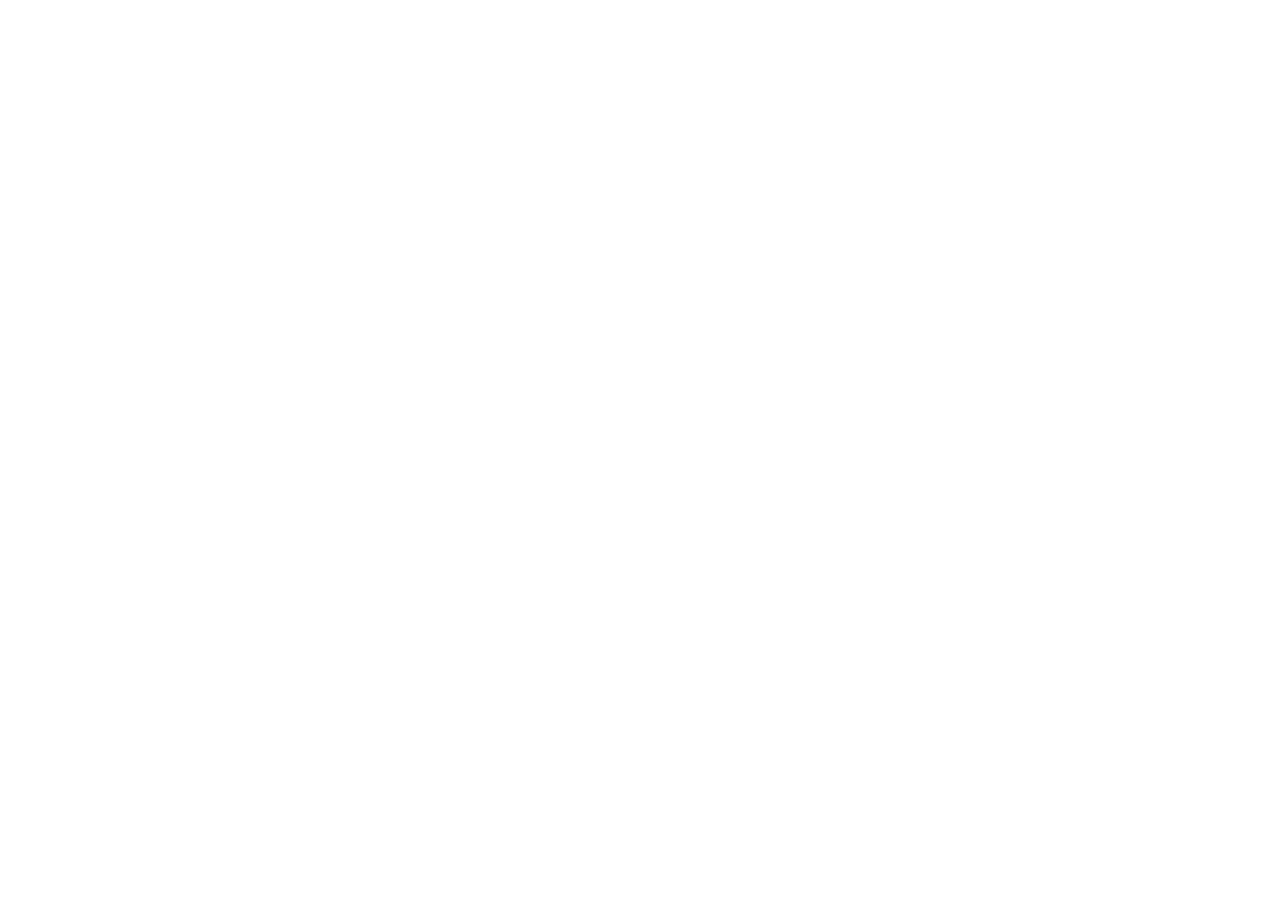
==== index.html @ c03cd30f "Styles added." ====
<!DOCTYPE html>
<html lang="en">
<head>
    <meta charset="UTF-8">
    <meta http-equiv="X-UA-Compatible" content="IE=edge">
    <meta name="viewport" content="width=device-width, initial-scale=1.0">
    <link rel="stylesheet" href="css/style.css">
    <link href='https://unpkg.com/boxicons@2.1.4/css/boxicons.min.css' rel='stylesheet'>

    <title>Java is not dead</title>
</head>
<body>
    <script src="js/main.js"></script>
</body>
</html>
---- css/style.css ----
/* Google fonts */
@import url("https://fonts.googleapis.com/css2?family=Poppins:wght@400;500;600;700&display=swap");

/* Global styles */
* {
  box-sizing: border-box;
  margin: 0;
  padding: 0;
}

html {
  font-size: 62.5%;
}

/* Variables */
:root {
  --container-color: ;
  --second-color: ;
  --text-color: ;
  --bg-color: ;
}
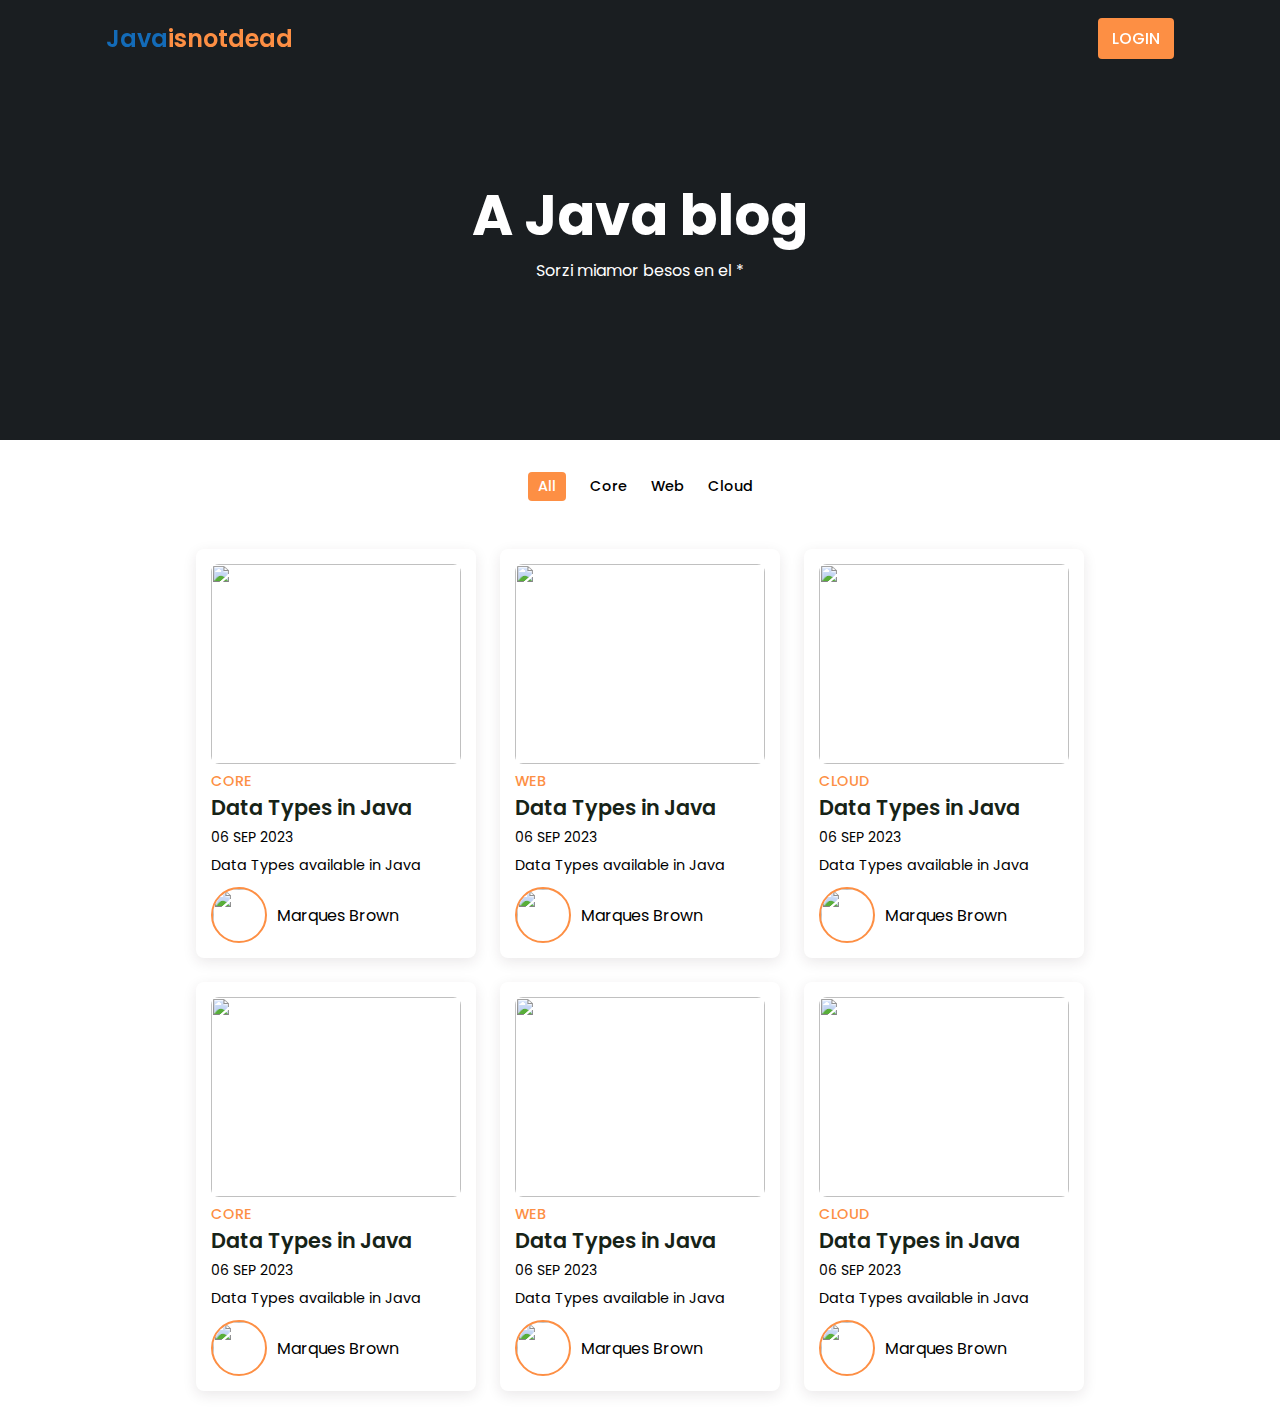
==== commit cea15abe: "One more card row" ====
--- a/index.html
+++ b/index.html
@@ -1,15 +1,138 @@
 <!DOCTYPE html>
 <html lang="en">
-<head>
-    <meta charset="UTF-8">
-    <meta http-equiv="X-UA-Compatible" content="IE=edge">
-    <meta name="viewport" content="width=device-width, initial-scale=1.0">
-    <link rel="stylesheet" href="css/style.css">
-    <link href='https://unpkg.com/boxicons@2.1.4/css/boxicons.min.css' rel='stylesheet'>
+  <head>
+    <meta charset="UTF-8" />
+    <meta http-equiv="X-UA-Compatible" content="IE=edge" />
+    <meta name="viewport" content="width=device-width, initial-scale=1.0" />
+    <link rel="stylesheet" href="css/style.css" />
+    <link
+      href="https://unpkg.com/boxicons@2.1.4/css/boxicons.min.css"
+      rel="stylesheet"
+    />
 
     <title>Java is not dead</title>
-</head>
-<body>
+  </head>
+  <body>
+    <!-- Header -->
+    <header>
+      <!-- Nav -->
+      <div class="nav container">
+        <!-- Logo -->
+        <a href="#" class="logo">Java<span>isnotdead</span></a>
+        <!-- Login Btn -->
+        <a href="#" class="login">Login</a>
+      </div>      
+    </header>
+    <!-- Home -->
+    <section class="home" id="home">
+        <div class="home-text container">
+            <h2 class="home-title">A Java blog</h2>
+            <span class="home-subtitle">Sorzi miamor besos en el *</span>
+        </div>
+    </section>
+    <!-- Post Filter -->
+    <div class="post-filter container">
+        <span class="filter-item active-filter" data-filter='all'>All</span>
+        <span class="filter-item" data-filter='basics'>Core</span>
+        <span class="filter-item" data-filter='web'>Web</span>
+        <span class="filter-item" data-filter='cloud'>Cloud</span>
+    </div>
+    <!-- Posts -->
+    <section class="post container">
+        <!-- Post Box 1 -->
+        <div class="post-box">
+            <img src="assets/1.jpg" alt="" class="post-img">
+            <h2 class="category">Core</h2>
+            <a href="post-page.html" class="post-title">
+                Data Types in Java
+            </a>     
+            <span class="post-date">06 Sep 2023</span>  
+            <p class="post-description">Data Types available in Java</p>  
+            <!-- Profile -->
+            <div class="profile">
+                <img src="assets/duke.png" alt="" class="profile-img">
+                <span class="profile-name">Marques Brown</span>
+            </div>
+        </div>
+        <!-- Post Box 2 -->
+        <div class="post-box">
+            <img src="assets/1.jpg" alt="" class="post-img">
+            <h2 class="category">Web</h2>
+            <a href="post-page.html" class="post-title">
+                Data Types in Java
+            </a>     
+            <span class="post-date">06 Sep 2023</span>  
+            <p class="post-description">Data Types available in Java</p>  
+            <!-- Profile -->
+            <div class="profile">
+                <img src="assets/duke.png" alt="" class="profile-img">
+                <span class="profile-name">Marques Brown</span>
+            </div>
+        </div>
+        <!-- Post Box 3 -->
+        <div class="post-box">
+            <img src="assets/1.jpg" alt="" class="post-img">
+            <h2 class="category">Cloud</h2>
+            <a href="post-page.html" class="post-title">
+                Data Types in Java
+            </a>     
+            <span class="post-date">06 Sep 2023</span>  
+            <p class="post-description">Data Types available in Java</p>  
+            <!-- Profile -->
+            <div class="profile">
+                <img src="assets/duke.png" alt="" class="profile-img">
+                <span class="profile-name">Marques Brown</span>
+            </div>
+        </div>
+        <!-- Post Box 1 -->
+        <div class="post-box">
+            <img src="assets/1.jpg" alt="" class="post-img">
+            <h2 class="category">Core</h2>
+            <a href="post-page.html" class="post-title">
+                Data Types in Java
+            </a>     
+            <span class="post-date">06 Sep 2023</span>  
+            <p class="post-description">Data Types available in Java</p>  
+            <!-- Profile -->
+            <div class="profile">
+                <img src="assets/duke.png" alt="" class="profile-img">
+                <span class="profile-name">Marques Brown</span>
+            </div>
+        </div>
+        <!-- Post Box 2 -->
+        <div class="post-box">
+            <img src="assets/1.jpg" alt="" class="post-img">
+            <h2 class="category">Web</h2>
+            <a href="post-page.html" class="post-title">
+                Data Types in Java
+            </a>     
+            <span class="post-date">06 Sep 2023</span>  
+            <p class="post-description">Data Types available in Java</p>  
+            <!-- Profile -->
+            <div class="profile">
+                <img src="assets/duke.png" alt="" class="profile-img">
+                <span class="profile-name">Marques Brown</span>
+            </div>
+        </div>
+        <!-- Post Box 3 -->
+        <div class="post-box">
+            <img src="assets/1.jpg" alt="" class="post-img">
+            <h2 class="category">Cloud</h2>
+            <a href="post-page.html" class="post-title">
+                Data Types in Java
+            </a>     
+            <span class="post-date">06 Sep 2023</span>  
+            <p class="post-description">Data Types available in Java</p>  
+            <!-- Profile -->
+            <div class="profile">
+                <img src="assets/duke.png" alt="" class="profile-img">
+                <span class="profile-name">Marques Brown</span>
+            </div>
+        </div>
+    </section>
+
+
+
     <script src="js/main.js"></script>
-</body>
-</html>+  </body>
+</html>
--- a/css/style.css
+++ b/css/style.css
@@ -1,21 +1,211 @@
 /* Google fonts */
 @import url("https://fonts.googleapis.com/css2?family=Poppins:wght@400;500;600;700&display=swap");
-
+/* font-family: 'Poppins', sans-serif; */
 /* Global styles */
 * {
   box-sizing: border-box;
+  font-family: 'Poppins', sans-serif;
   margin: 0;
   padding: 0;
-}
-
-html {
+  scroll-behavior: smooth;
+  scroll-padding-top: 2rem;
+}
+
+/* html {
   font-size: 62.5%;
-}
+} */
 
 /* Variables */
 :root {
-  --container-color: ;
-  --second-color: ;
-  --text-color: ;
-  --bg-color: ;
-}
+  --container-color: #1a1e21;
+  --second-color: #fd8f44;
+  --text-color: #172317;
+  --bg-color: #fff;
+  --java-color: rgb(19, 107, 184);
+}
+::selection {
+    color: var(--bg-color);
+    background: var(--second-color);
+}
+
+a {
+    text-decoration: none;
+}
+
+li {
+    list-style: none;
+}
+
+img {
+    width: 100%;
+}
+
+section {
+    padding: 3rem 0 2rem;
+}
+
+.container {
+    max-width: 1068px;
+    margin: auto;
+    width: 100%;
+}
+
+/* Header */
+
+header {
+    position: fixed;
+    top: 0;
+    left: 0;
+    width: 100%;
+    z-index: 200;
+}
+
+.nav {
+    display: flex;
+    align-items: center;
+    justify-content: space-between;
+    padding: 18px 0;
+}
+
+.logo {
+    font-size: 1.5rem;
+    font-weight: 600;
+    color: var(--java-color);
+}
+
+.logo span {
+    color: var(--second-color);
+}
+
+.login {
+    padding: 8px 14px;
+    text-transform: uppercase;
+    font-weight: 500;
+    border-radius: 4px;
+    background: var(--second-color);
+    color: var(--bg-color);
+}
+
+.login:hover {
+    background: hsl(24, 98%, 58%);
+    transition: 0.3s;
+}
+
+/* Home */
+.home {
+    width: 100%;
+    min-height: 440px;
+    background: var(--container-color);
+    display: grid;
+    justify-content: center;
+    align-items: center;
+}
+
+.home-text {
+    color: var(--bg-color);
+    text-align: center;
+}
+
+.home-title {
+    font-size: 3.5rem;
+}
+
+.home-subtitle {
+    font-size: 1rem;
+    font-weight: 400;
+}
+
+/* Post Filter */
+.post-filter {
+    display: flex;
+    justify-content: center;
+    align-items: center;
+    column-gap: 1.5rem;
+    margin-top: 2rem !important;
+}
+
+.filter-item {
+    font-size: 0.9rem;
+    font-weight: 500;
+    cursor: pointer;
+}
+
+.active-filter {
+    background: var(--second-color);
+    color: var(--bg-color);
+    padding: 4px 10px;
+    border-radius: 4px;
+}
+
+/* Posts */
+.post {
+    display: grid;
+    grid-template-columns: repeat(auto-fit,minmax(280px,auto));
+    justify-content: center;
+    gap: 1.5rem;
+}
+
+.post-box {
+    background: var(--bg-color);
+    box-shadow: 0 4px 14px hsl(335deg 25% 15% / 10%);
+    padding: 15px;
+    border-radius: 0.5rem;
+}
+
+.post-img {
+    width: 100%;
+    height: 200px;
+    object-fit: cover;
+    object-position: center;
+    border-radius: 0.5rem;
+}
+
+.category {
+    font-size: 0.9rem;
+    font-weight: 500;
+    text-transform: uppercase;
+    color: var(--second-color);
+}
+
+.post-title {
+    font-size: 1.3rem;
+    font-weight: 600;
+    color: var(--text-color);
+    display: -webkit-box;
+    -webkit-line-clamp: 2;
+    -webkit-box-orient: vertical;
+    overflow: hidden;
+}
+
+.post-date {
+    display: flex;
+    font-size: 0.875rem;
+    text-transform: uppercase;
+    font-weight: 400;
+    margin-top: 4px;
+}
+
+.post-description {
+    font-size: 0.9rem;
+    line-height: 1.5rem;
+    margin: 5px 0 10px;
+    display: -webkit-box;
+    -webkit-line-clamp: 3;
+    -webkit-box-orient: vertical;
+    overflow: hidden;
+}
+
+.profile {
+    display: flex;
+    align-items: center;
+    gap: 10px;
+}
+
+.profile-img {
+    width: 3.5rem;
+    height: 3.5rem;
+    border-radius: 50%;
+    object-fit: cover;
+    object-position: center;
+    border: 2px solid var(--second-color);
+}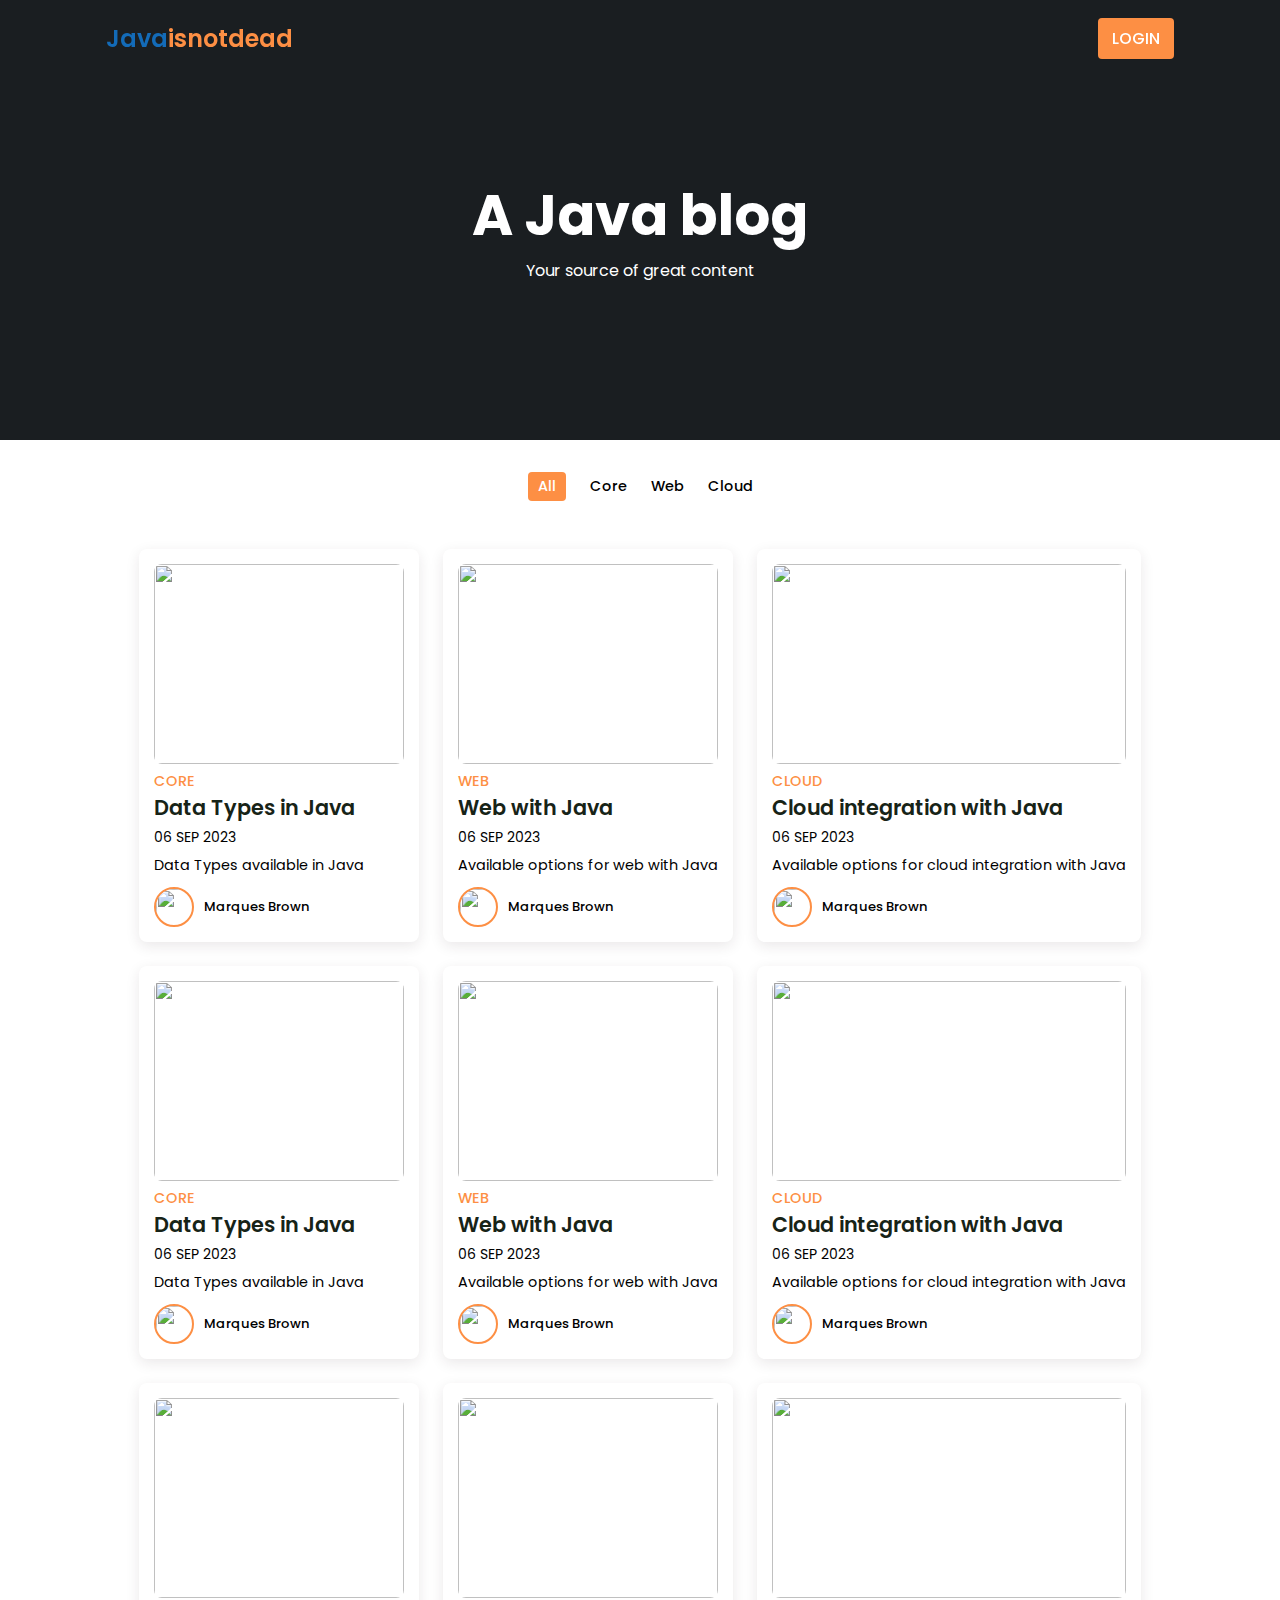
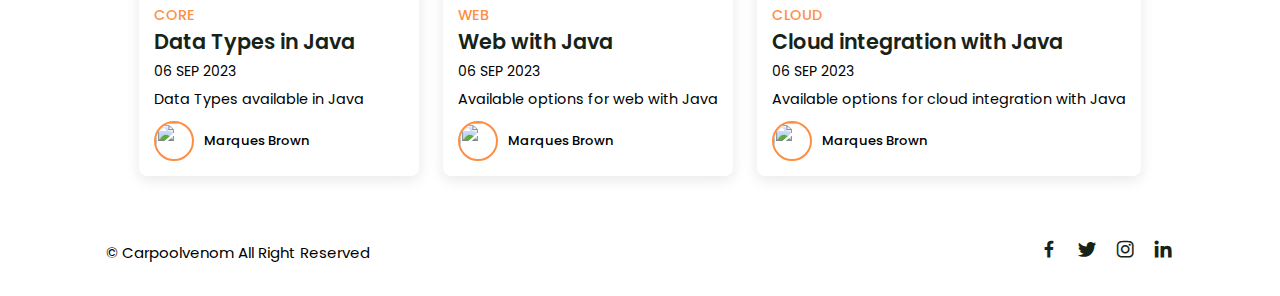
==== commit 0711573c: "Finished the main page." ====
--- a/index.html
+++ b/index.html
@@ -27,20 +27,20 @@
     <section class="home" id="home">
         <div class="home-text container">
             <h2 class="home-title">A Java blog</h2>
-            <span class="home-subtitle">Sorzi miamor besos en el *</span>
+            <span class="home-subtitle">Your source of great content</span>
         </div>
     </section>
     <!-- Post Filter -->
     <div class="post-filter container">
         <span class="filter-item active-filter" data-filter='all'>All</span>
-        <span class="filter-item" data-filter='basics'>Core</span>
+        <span class="filter-item" data-filter='core'>Core</span>
         <span class="filter-item" data-filter='web'>Web</span>
         <span class="filter-item" data-filter='cloud'>Cloud</span>
     </div>
     <!-- Posts -->
     <section class="post container">
         <!-- Post Box 1 -->
-        <div class="post-box">
+        <div class="post-box core">
             <img src="assets/1.jpg" alt="" class="post-img">
             <h2 class="category">Core</h2>
             <a href="post-page.html" class="post-title">
@@ -55,14 +55,14 @@
             </div>
         </div>
         <!-- Post Box 2 -->
-        <div class="post-box">
-            <img src="assets/1.jpg" alt="" class="post-img">
+        <div class="post-box web">
+            <img src="assets/2.jpg" alt="" class="post-img">
             <h2 class="category">Web</h2>
             <a href="post-page.html" class="post-title">
-                Data Types in Java
+                Web with Java
             </a>     
             <span class="post-date">06 Sep 2023</span>  
-            <p class="post-description">Data Types available in Java</p>  
+            <p class="post-description">Available options for web with Java</p>  
             <!-- Profile -->
             <div class="profile">
                 <img src="assets/duke.png" alt="" class="profile-img">
@@ -70,14 +70,14 @@
             </div>
         </div>
         <!-- Post Box 3 -->
-        <div class="post-box">
-            <img src="assets/1.jpg" alt="" class="post-img">
+        <div class="post-box cloud">
+            <img src="assets/3.jpg" alt="" class="post-img">
             <h2 class="category">Cloud</h2>
             <a href="post-page.html" class="post-title">
-                Data Types in Java
+                Cloud integration with Java
             </a>     
             <span class="post-date">06 Sep 2023</span>  
-            <p class="post-description">Data Types available in Java</p>  
+            <p class="post-description">Available options for cloud integration with Java</p>  
             <!-- Profile -->
             <div class="profile">
                 <img src="assets/duke.png" alt="" class="profile-img">
@@ -85,7 +85,7 @@
             </div>
         </div>
         <!-- Post Box 1 -->
-        <div class="post-box">
+        <div class="post-box core">
             <img src="assets/1.jpg" alt="" class="post-img">
             <h2 class="category">Core</h2>
             <a href="post-page.html" class="post-title">
@@ -100,9 +100,39 @@
             </div>
         </div>
         <!-- Post Box 2 -->
-        <div class="post-box">
+        <div class="post-box web">
+            <img src="assets/2.jpg" alt="" class="post-img">
+            <h2 class="category">Web</h2>
+            <a href="post-page.html" class="post-title">
+                Web with Java
+            </a>     
+            <span class="post-date">06 Sep 2023</span>  
+            <p class="post-description">Available options for web with Java</p>  
+            <!-- Profile -->
+            <div class="profile">
+                <img src="assets/duke.png" alt="" class="profile-img">
+                <span class="profile-name">Marques Brown</span>
+            </div>
+        </div>
+        <!-- Post Box 3 -->
+        <div class="post-box cloud">
+            <img src="assets/3.jpg" alt="" class="post-img">
+            <h2 class="category">Cloud</h2>
+            <a href="post-page.html" class="post-title">
+                Cloud integration with Java
+            </a>     
+            <span class="post-date">06 Sep 2023</span>  
+            <p class="post-description">Available options for cloud integration with Java</p>  
+            <!-- Profile -->
+            <div class="profile">
+                <img src="assets/duke.png" alt="" class="profile-img">
+                <span class="profile-name">Marques Brown</span>
+            </div>
+        </div>
+        <!-- Post Box 1 -->
+        <div class="post-box core">
             <img src="assets/1.jpg" alt="" class="post-img">
-            <h2 class="category">Web</h2>
+            <h2 class="category">Core</h2>
             <a href="post-page.html" class="post-title">
                 Data Types in Java
             </a>     
@@ -114,15 +144,30 @@
                 <span class="profile-name">Marques Brown</span>
             </div>
         </div>
+        <!-- Post Box 2 -->
+        <div class="post-box web">
+            <img src="assets/2.jpg" alt="" class="post-img">
+            <h2 class="category">Web</h2>
+            <a href="post-page.html" class="post-title">
+                Web with Java
+            </a>     
+            <span class="post-date">06 Sep 2023</span>  
+            <p class="post-description">Available options for web with Java</p>  
+            <!-- Profile -->
+            <div class="profile">
+                <img src="assets/duke.png" alt="" class="profile-img">
+                <span class="profile-name">Marques Brown</span>
+            </div>
+        </div>
         <!-- Post Box 3 -->
-        <div class="post-box">
-            <img src="assets/1.jpg" alt="" class="post-img">
+        <div class="post-box cloud">
+            <img src="assets/3.jpg" alt="" class="post-img">
             <h2 class="category">Cloud</h2>
             <a href="post-page.html" class="post-title">
-                Data Types in Java
+                Cloud integration with Java
             </a>     
             <span class="post-date">06 Sep 2023</span>  
-            <p class="post-description">Data Types available in Java</p>  
+            <p class="post-description">Available options for cloud integration with Java</p>  
             <!-- Profile -->
             <div class="profile">
                 <img src="assets/duke.png" alt="" class="profile-img">
@@ -130,9 +175,20 @@
             </div>
         </div>
     </section>
+    <!-- Footer -->
+    <div class="footer container">
+        <p>&#169; Carpoolvenom All Right Reserved</p>
+        <div class="social">
+            <a href="#"><i class="bx bxl-facebook"></i></a>
+            <a href="#"><i class="bx bxl-twitter"></i></a>
+            <a href="#"><i class="bx bxl-instagram"></i></a>
+            <a href="#"><i class="bx bxl-linkedin"></i></a>
+        </div>
+    </div>
 
-
-
+    <!-- Link to jQuery -->
+    <script src="https://code.jquery.com/jquery-3.7.1.js" integrity="sha256-eKhayi8LEQwp4NKxN+CfCh+3qOVUtJn3QNZ0TciWLP4=" crossorigin="anonymous"></script>
+    <!-- Link to js file -->
     <script src="js/main.js"></script>
   </body>
 </html>
--- a/css/style.css
+++ b/css/style.css
@@ -60,6 +60,16 @@
     z-index: 200;
 }
 
+header.shadow {
+    background: var(--bg-color);
+    box-shadow: 0 1px 4px hsl(0 4% 14% / 10%);
+    transition: 0.4s;
+}
+
+header.shadow .logo{
+    color: var(--container-color);
+}
+
 .nav {
     display: flex;
     align-items: center;
@@ -202,10 +212,42 @@
 }
 
 .profile-img {
-    width: 3.5rem;
-    height: 3.5rem;
+    width: 2.5rem;
+    height: 2.5rem;
     border-radius: 50%;
     object-fit: cover;
     object-position: center;
     border: 2px solid var(--second-color);
+}
+
+.profile-name {
+    font-size: 0.82rem;
+    font-weight: 500;
+}
+
+.footer {
+    display: flex;
+    justify-content: space-between;
+    align-items: center;
+    padding: 30px 0;
+}
+
+.footer p {
+    font-size: 0.938rem;
+}
+
+.social {
+    display: flex;
+    align-items: center;
+    column-gap: 1rem;
+}
+
+.social .bx {
+    font-size: 1.4rem;
+    color: var(--text-color);
+}
+
+.social .bx:hover {
+    color: var(--second-color);
+    transition: 0.3s all linear;
 }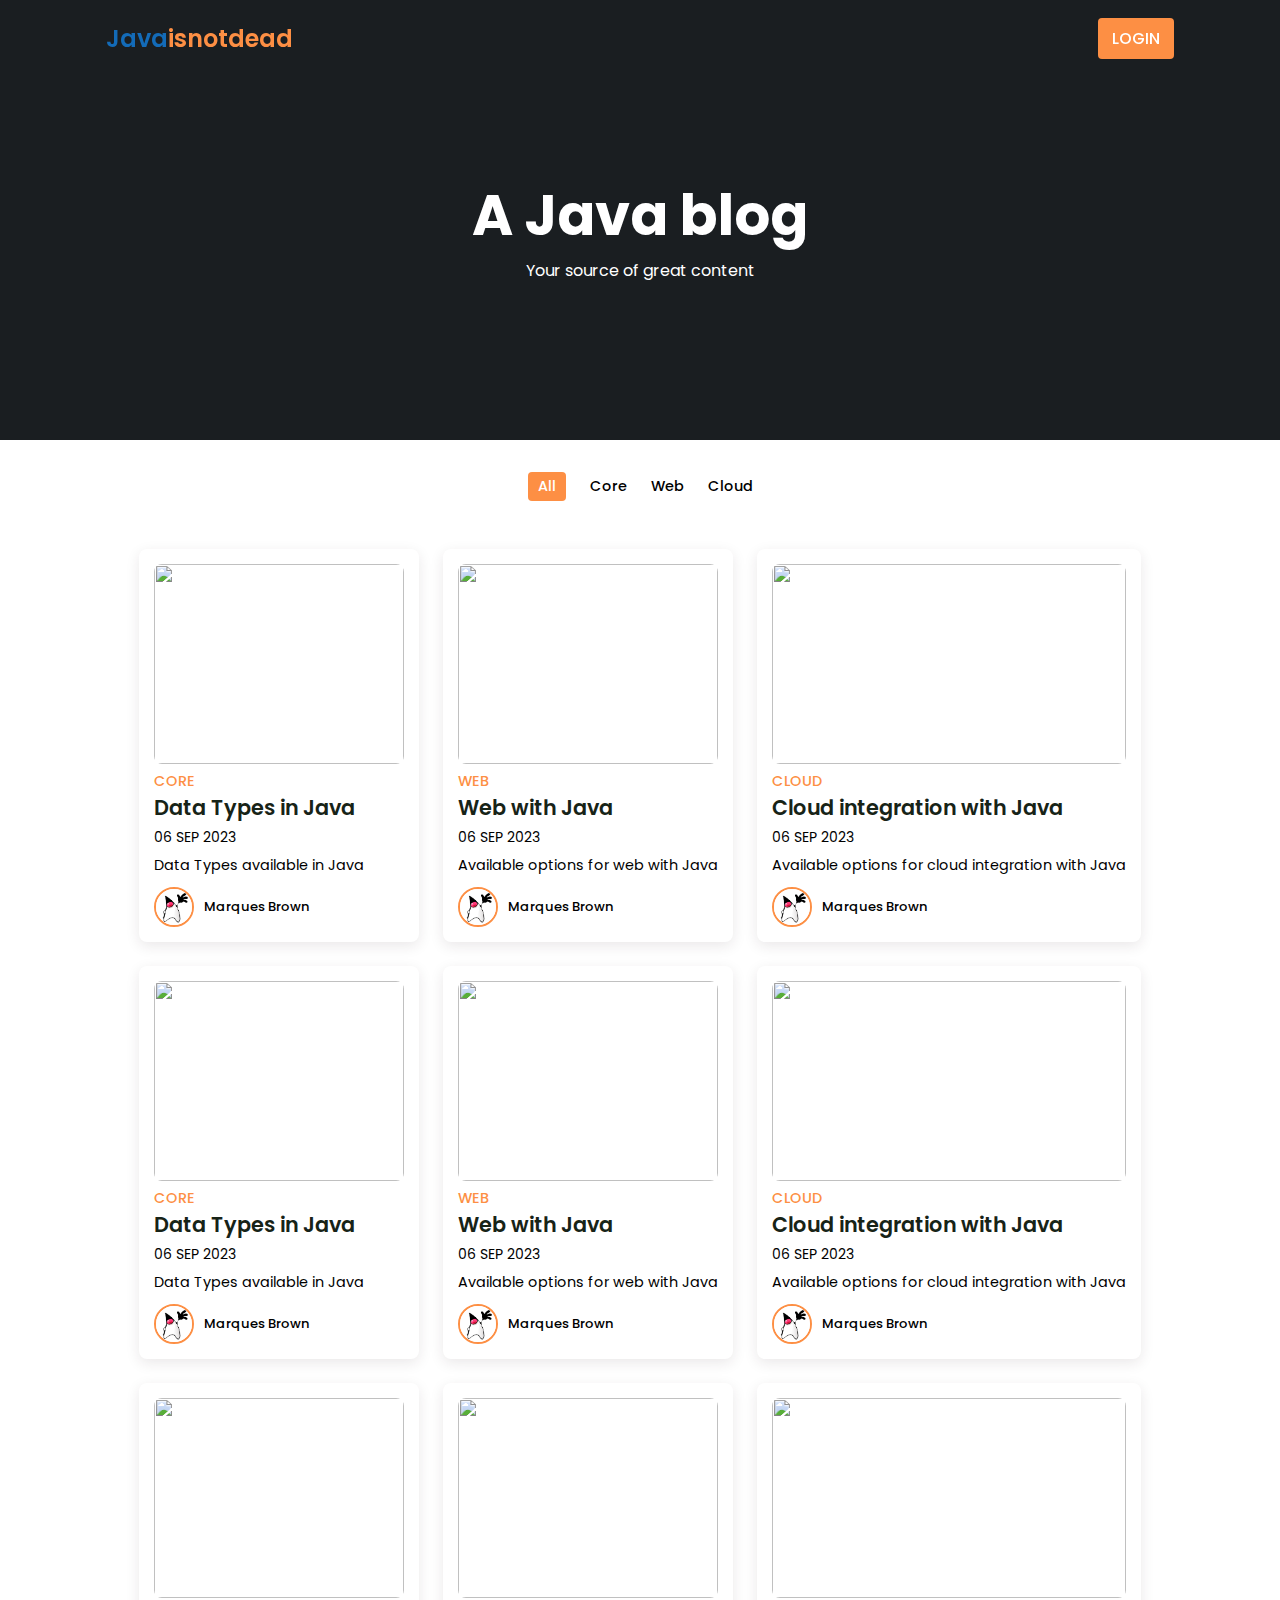
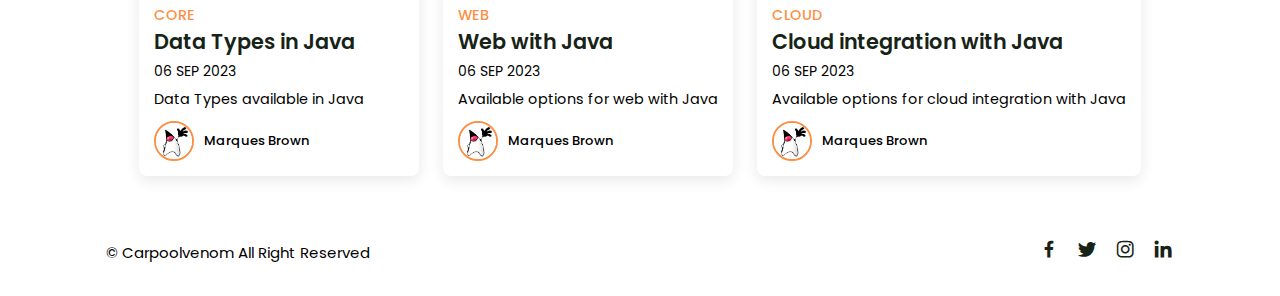
==== commit 5a0fa0a1: "Merge pull request #1 from docksysprune/dev" ====
--- a/index.html
+++ b/index.html
@@ -4,7 +4,7 @@
     <meta charset="UTF-8" />
     <meta http-equiv="X-UA-Compatible" content="IE=edge" />
     <meta name="viewport" content="width=device-width, initial-scale=1.0" />
-    <link rel="stylesheet" href="css/style.css" />
+    <link rel="stylesheet" href="css/styles.css" />
     <link
       href="https://unpkg.com/boxicons@2.1.4/css/boxicons.min.css"
       rel="stylesheet"
@@ -41,7 +41,7 @@
     <section class="post container">
         <!-- Post Box 1 -->
         <div class="post-box core">
-            <img src="assets/1.jpg" alt="" class="post-img">
+            <img src="assets/img/1.jpg" alt="" class="post-img">
             <h2 class="category">Core</h2>
             <a href="post-page.html" class="post-title">
                 Data Types in Java
@@ -50,13 +50,13 @@
             <p class="post-description">Data Types available in Java</p>  
             <!-- Profile -->
             <div class="profile">
-                <img src="assets/duke.png" alt="" class="profile-img">
+                <img src="assets/img/duke.png" alt="" class="profile-img">
                 <span class="profile-name">Marques Brown</span>
             </div>
         </div>
         <!-- Post Box 2 -->
         <div class="post-box web">
-            <img src="assets/2.jpg" alt="" class="post-img">
+            <img src="assets/img/2.jpg" alt="" class="post-img">
             <h2 class="category">Web</h2>
             <a href="post-page.html" class="post-title">
                 Web with Java
@@ -65,13 +65,13 @@
             <p class="post-description">Available options for web with Java</p>  
             <!-- Profile -->
             <div class="profile">
-                <img src="assets/duke.png" alt="" class="profile-img">
+                <img src="assets/img/duke.png" alt="" class="profile-img">
                 <span class="profile-name">Marques Brown</span>
             </div>
         </div>
         <!-- Post Box 3 -->
         <div class="post-box cloud">
-            <img src="assets/3.jpg" alt="" class="post-img">
+            <img src="assets/img/3.jpg" alt="" class="post-img">
             <h2 class="category">Cloud</h2>
             <a href="post-page.html" class="post-title">
                 Cloud integration with Java
@@ -80,13 +80,13 @@
             <p class="post-description">Available options for cloud integration with Java</p>  
             <!-- Profile -->
             <div class="profile">
-                <img src="assets/duke.png" alt="" class="profile-img">
+                <img src="assets/img/duke.png" alt="" class="profile-img">
                 <span class="profile-name">Marques Brown</span>
             </div>
         </div>
         <!-- Post Box 1 -->
         <div class="post-box core">
-            <img src="assets/1.jpg" alt="" class="post-img">
+            <img src="assets/img/1.jpg" alt="" class="post-img">
             <h2 class="category">Core</h2>
             <a href="post-page.html" class="post-title">
                 Data Types in Java
@@ -95,13 +95,13 @@
             <p class="post-description">Data Types available in Java</p>  
             <!-- Profile -->
             <div class="profile">
-                <img src="assets/duke.png" alt="" class="profile-img">
+                <img src="assets/img/duke.png" alt="" class="profile-img">
                 <span class="profile-name">Marques Brown</span>
             </div>
         </div>
         <!-- Post Box 2 -->
         <div class="post-box web">
-            <img src="assets/2.jpg" alt="" class="post-img">
+            <img src="assets/img/2.jpg" alt="" class="post-img">
             <h2 class="category">Web</h2>
             <a href="post-page.html" class="post-title">
                 Web with Java
@@ -110,13 +110,13 @@
             <p class="post-description">Available options for web with Java</p>  
             <!-- Profile -->
             <div class="profile">
-                <img src="assets/duke.png" alt="" class="profile-img">
+                <img src="assets/img/duke.png" alt="" class="profile-img">
                 <span class="profile-name">Marques Brown</span>
             </div>
         </div>
         <!-- Post Box 3 -->
         <div class="post-box cloud">
-            <img src="assets/3.jpg" alt="" class="post-img">
+            <img src="assets/img/3.jpg" alt="" class="post-img">
             <h2 class="category">Cloud</h2>
             <a href="post-page.html" class="post-title">
                 Cloud integration with Java
@@ -125,13 +125,13 @@
             <p class="post-description">Available options for cloud integration with Java</p>  
             <!-- Profile -->
             <div class="profile">
-                <img src="assets/duke.png" alt="" class="profile-img">
+                <img src="assets/img/duke.png" alt="" class="profile-img">
                 <span class="profile-name">Marques Brown</span>
             </div>
         </div>
         <!-- Post Box 1 -->
         <div class="post-box core">
-            <img src="assets/1.jpg" alt="" class="post-img">
+            <img src="assets/img/1.jpg" alt="" class="post-img">
             <h2 class="category">Core</h2>
             <a href="post-page.html" class="post-title">
                 Data Types in Java
@@ -140,13 +140,13 @@
             <p class="post-description">Data Types available in Java</p>  
             <!-- Profile -->
             <div class="profile">
-                <img src="assets/duke.png" alt="" class="profile-img">
+                <img src="assets/img/duke.png" alt="" class="profile-img">
                 <span class="profile-name">Marques Brown</span>
             </div>
         </div>
         <!-- Post Box 2 -->
         <div class="post-box web">
-            <img src="assets/2.jpg" alt="" class="post-img">
+            <img src="assets/img/2.jpg" alt="" class="post-img">
             <h2 class="category">Web</h2>
             <a href="post-page.html" class="post-title">
                 Web with Java
@@ -155,13 +155,13 @@
             <p class="post-description">Available options for web with Java</p>  
             <!-- Profile -->
             <div class="profile">
-                <img src="assets/duke.png" alt="" class="profile-img">
+                <img src="assets/img/duke.png" alt="" class="profile-img">
                 <span class="profile-name">Marques Brown</span>
             </div>
         </div>
         <!-- Post Box 3 -->
         <div class="post-box cloud">
-            <img src="assets/3.jpg" alt="" class="post-img">
+            <img src="assets/img/3.jpg" alt="" class="post-img">
             <h2 class="category">Cloud</h2>
             <a href="post-page.html" class="post-title">
                 Cloud integration with Java
@@ -170,7 +170,7 @@
             <p class="post-description">Available options for cloud integration with Java</p>  
             <!-- Profile -->
             <div class="profile">
-                <img src="assets/duke.png" alt="" class="profile-img">
+                <img src="assets/img/duke.png" alt="" class="profile-img">
                 <span class="profile-name">Marques Brown</span>
             </div>
         </div>
--- a/css/styles.css
+++ b/css/styles.css
@@ -0,0 +1,415 @@
+/* Google fonts */
+@import url("https://fonts.googleapis.com/css2?family=Poppins:wght@400;500;600;700&display=swap");
+/* font-family: 'Poppins', sans-serif; */
+/* Global styles */
+* {
+  box-sizing: border-box;
+  font-family: 'Poppins', sans-serif;
+  margin: 0;
+  padding: 0;
+  scroll-behavior: smooth;
+  scroll-padding-top: 2rem;
+}
+
+/* html {
+  font-size: 62.5%;
+} */
+
+/* Variables */
+:root {
+  --container-color: #1a1e21;
+  --second-color: #fd8f44;
+  --text-color: #172317;
+  --bg-color: #fff;
+  --java-color: rgb(19, 107, 184);
+}
+::selection {
+    color: var(--bg-color);
+    background: var(--second-color);
+}
+
+a {
+    text-decoration: none;
+}
+
+li {
+    list-style: none;
+}
+
+img {
+    width: 100%;
+}
+
+section {
+    padding: 3rem 0 2rem;
+}
+
+.container {
+    max-width: 1068px;
+    margin: auto;
+    width: 100%;
+}
+
+/* Header */
+
+header {
+    position: fixed;
+    top: 0;
+    left: 0;
+    width: 100%;
+    z-index: 200;
+}
+
+header.shadow {
+    background: var(--bg-color);
+    box-shadow: 0 1px 4px hsl(0 4% 14% / 10%);
+    transition: 0.4s;
+}
+
+header.shadow .logo{
+    color: var(--container-color);
+}
+
+.nav {
+    display: flex;
+    align-items: center;
+    justify-content: space-between;
+    padding: 18px 0;
+}
+
+.logo {
+    font-size: 1.5rem;
+    font-weight: 600;
+    color: var(--java-color);
+}
+
+.logo span {
+    color: var(--second-color);
+}
+
+.login {
+    padding: 8px 14px;
+    text-transform: uppercase;
+    font-weight: 500;
+    border-radius: 4px;
+    background: var(--second-color);
+    color: var(--bg-color);
+}
+
+.login:hover {
+    background: hsl(24, 98%, 58%);
+    transition: 0.3s;
+}
+
+/* Home */
+.home {
+    width: 100%;
+    min-height: 440px;
+    background: var(--container-color);
+    display: grid;
+    justify-content: center;
+    align-items: center;
+}
+
+.home-text {
+    color: var(--bg-color);
+    text-align: center;
+}
+
+.home-title {
+    font-size: 3.5rem;
+}
+
+.home-subtitle {
+    font-size: 1rem;
+    font-weight: 400;
+}
+
+/* Post Filter */
+.post-filter {
+    display: flex;
+    justify-content: center;
+    align-items: center;
+    column-gap: 1.5rem;
+    margin-top: 2rem !important;
+}
+
+.filter-item {
+    font-size: 0.9rem;
+    font-weight: 500;
+    cursor: pointer;
+}
+
+.active-filter {
+    background: var(--second-color);
+    color: var(--bg-color);
+    padding: 4px 10px;
+    border-radius: 4px;
+}
+
+/* Posts */
+.post {
+    display: grid;
+    grid-template-columns: repeat(auto-fit,minmax(280px,auto));
+    justify-content: center;
+    gap: 1.5rem;
+}
+
+.post-box {
+    background: var(--bg-color);
+    box-shadow: 0 4px 14px hsl(335deg 25% 15% / 10%);
+    padding: 15px;
+    border-radius: 0.5rem;
+}
+
+.post-img {
+    width: 100%;
+    height: 200px;
+    object-fit: cover;
+    object-position: center;
+    border-radius: 0.5rem;
+}
+
+.category {
+    font-size: 0.9rem;
+    font-weight: 500;
+    text-transform: uppercase;
+    color: var(--second-color);
+}
+
+.post-title {
+    font-size: 1.3rem;
+    font-weight: 600;
+    color: var(--text-color);
+    display: -webkit-box;
+    -webkit-line-clamp: 2;
+    -webkit-box-orient: vertical;
+    overflow: hidden;
+}
+
+.post-date {
+    display: flex;
+    font-size: 0.875rem;
+    text-transform: uppercase;
+    font-weight: 400;
+    margin-top: 4px;
+}
+
+.post-description {
+    font-size: 0.9rem;
+    line-height: 1.5rem;
+    margin: 5px 0 10px;
+    display: -webkit-box;
+    -webkit-line-clamp: 3;
+    -webkit-box-orient: vertical;
+    overflow: hidden;
+}
+
+.profile {
+    display: flex;
+    align-items: center;
+    gap: 10px;
+}
+
+.profile-img {
+    width: 2.5rem;
+    height: 2.5rem;
+    border-radius: 50%;
+    object-fit: cover;
+    object-position: center;
+    border: 2px solid var(--second-color);
+}
+
+.profile-name {
+    font-size: 0.82rem;
+    font-weight: 500;
+}
+
+.footer {
+    display: flex;
+    justify-content: space-between;
+    align-items: center;
+    padding: 30px 0;
+}
+
+.footer p {
+    font-size: 0.938rem;
+}
+
+.social {
+    display: flex;
+    align-items: center;
+    column-gap: 1rem;
+}
+
+.social .bx {
+    font-size: 1.4rem;
+    color: var(--text-color);
+}
+
+.social .bx:hover {
+    color: var(--second-color);
+    transition: 0.3s all linear;
+}
+
+/* Post Content */
+.post-header {
+    width: 100%;
+    height: 500px;
+    background: var(--container-color);
+}
+
+.post-container {
+    max-width: 800px;
+    margin: auto;
+    width: 100%;
+}
+
+.header-content {
+    display: flex;
+    flex-direction: column;
+    align-items: center;
+    margin-top: 4rem !important;
+}
+
+.back-home {
+    color: var(--second-color);
+    font-size: 0.9rem;
+}
+
+.header-title {
+    width: 90%;
+    font-size: 2.6rem;
+    color: var(--bg-color);
+    text-align: center;
+    margin-bottom: 1rem;
+}
+
+.header-img {
+    width: 100%;
+    height: 25rem;
+    object-fit: cover;
+    object-position: center;
+}
+
+.post-content {
+    margin-top: 5rem;
+}
+
+.sub-heading {
+    font-size: 1.2rem;
+}
+
+.post-text {
+    font-size: 1rem;
+    line-height: 1.7rem;
+    margin: 1rem 0;
+    text-align: justify;
+}
+
+/* Share */
+.share {
+    display: flex;
+    flex-direction: column;
+    align-items: center;
+    row-gap: 1rem;
+}
+
+/* Responsive */
+@media (max-width: 1060px) {
+    .container {
+        margin: 0 auto;
+        width: 95%;
+    }
+    .home-text {
+        width: 100%;
+    }
+}
+
+@media (max-width: 800px) {
+    .nav {
+        padding: 14px 0;
+    }
+    .post-container {
+        margin: 0 auto;
+        width: 95%;
+    }
+    .post-content {
+        margin-top: 5rem;
+    }
+}
+
+@media (max-width: 768px) {
+    .nav {
+        padding: 10px 0;
+    }
+    section {
+        padding: 2rem 0;
+    }
+    .header-content {
+        margin-top: 3rem !important;
+    }
+    .post-content {
+        margin-top: 5rem;
+    }
+    .home {
+        min-height: 380px;
+    }
+    .home-title{ 
+        font-size: 3rem;
+    }
+    .header-title {
+        font-size: 2rem;
+    }
+    .header-img {
+        height: 370px;
+    }
+    .post-header {
+        height: 435px;
+    }
+}
+
+@media (max-width: 570px){
+    .post-header {
+        height: 390px;
+    }
+    .header-title { 
+      width: 100%;  
+    }
+    .header-img {
+        height: 340px;
+    }
+    .footer {
+        flex-direction: column;
+        row-gap: 1rem;
+        padding: 20px 0;
+        text-align: center;
+    }
+}
+
+@media (max-width: 396px){
+    .home-title {
+        font-size: 2rem;
+    }
+    .home-subtitle {
+        font-size: 0.9rem;
+    }
+    .home {
+        min-height: 300px;
+    }
+    .post-box {
+        padding: 10px;
+    }
+    .header-title {
+        font-size: 1.4rem;
+    }
+    .header-img {
+        height: 240px;
+    }
+    .post-header {
+        height: 335px;
+    }
+    .post-content {
+        margin-top: 5rem !important;
+    }
+}